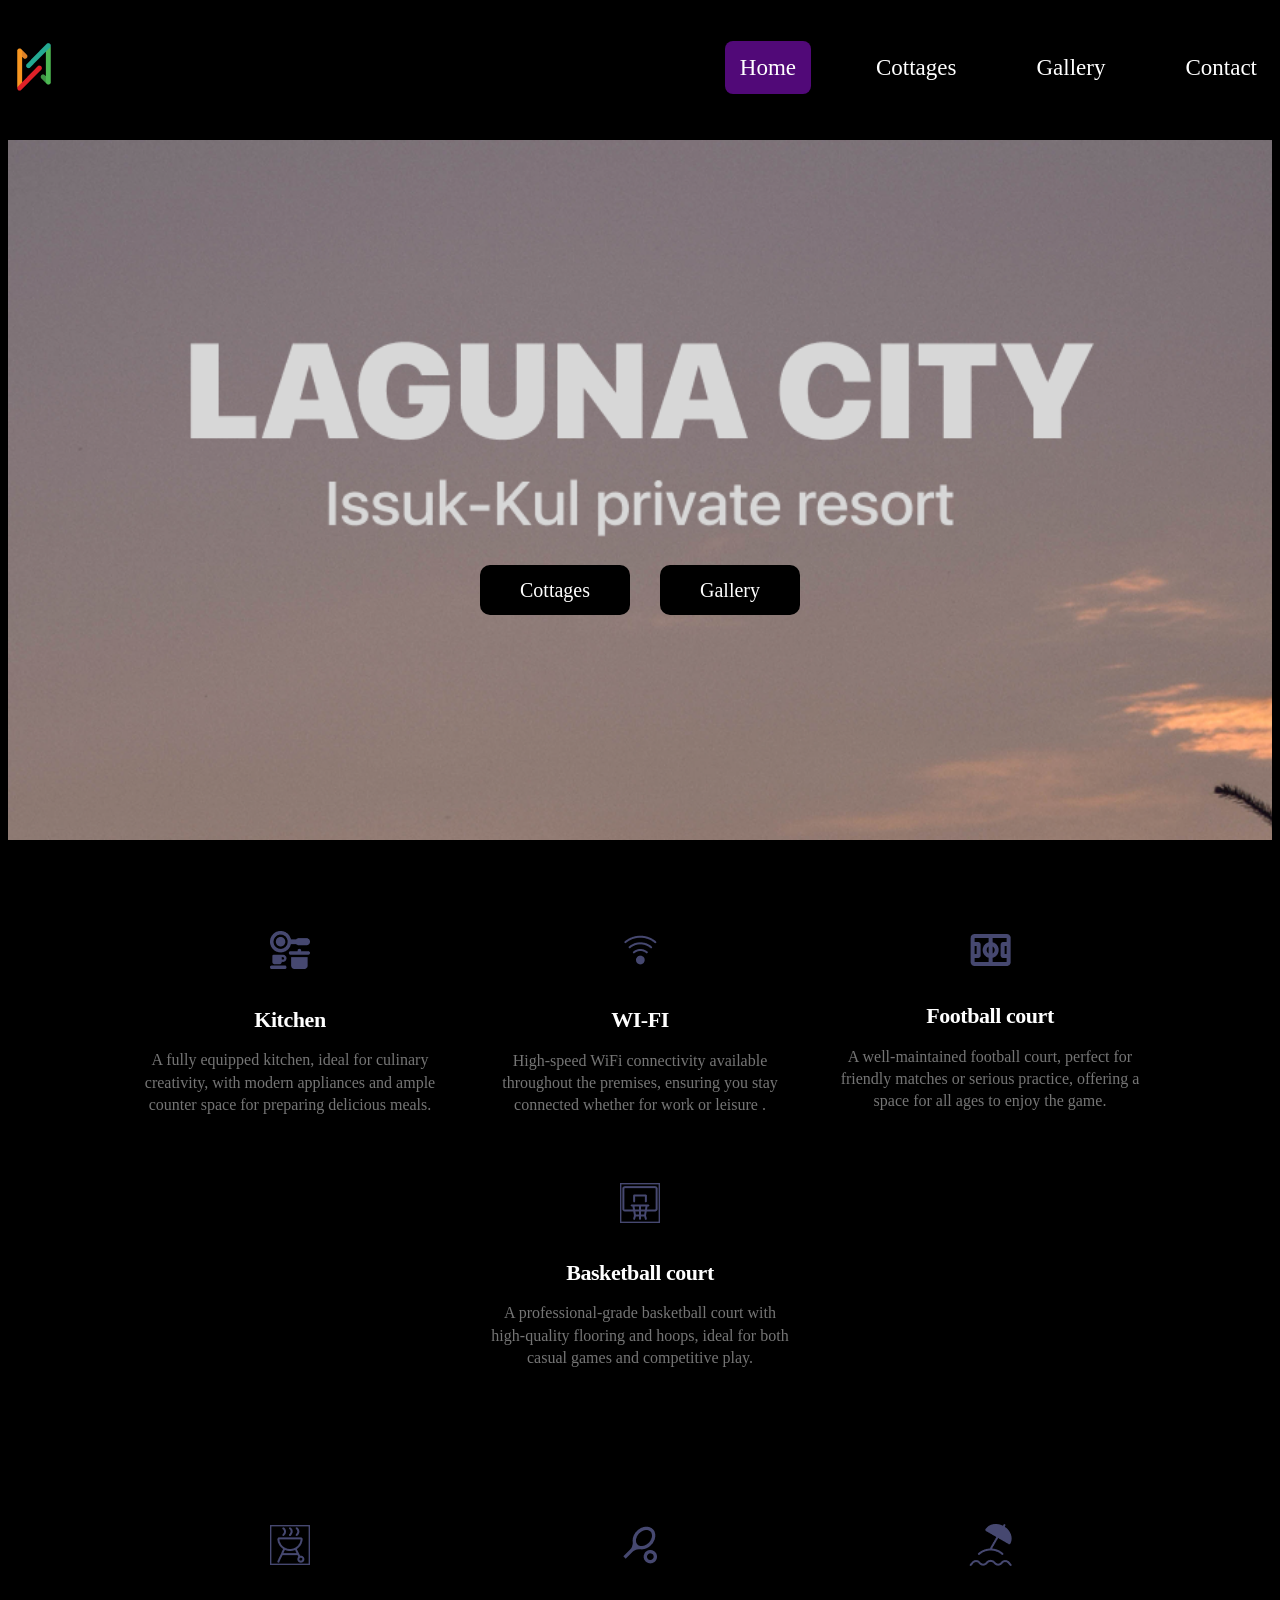
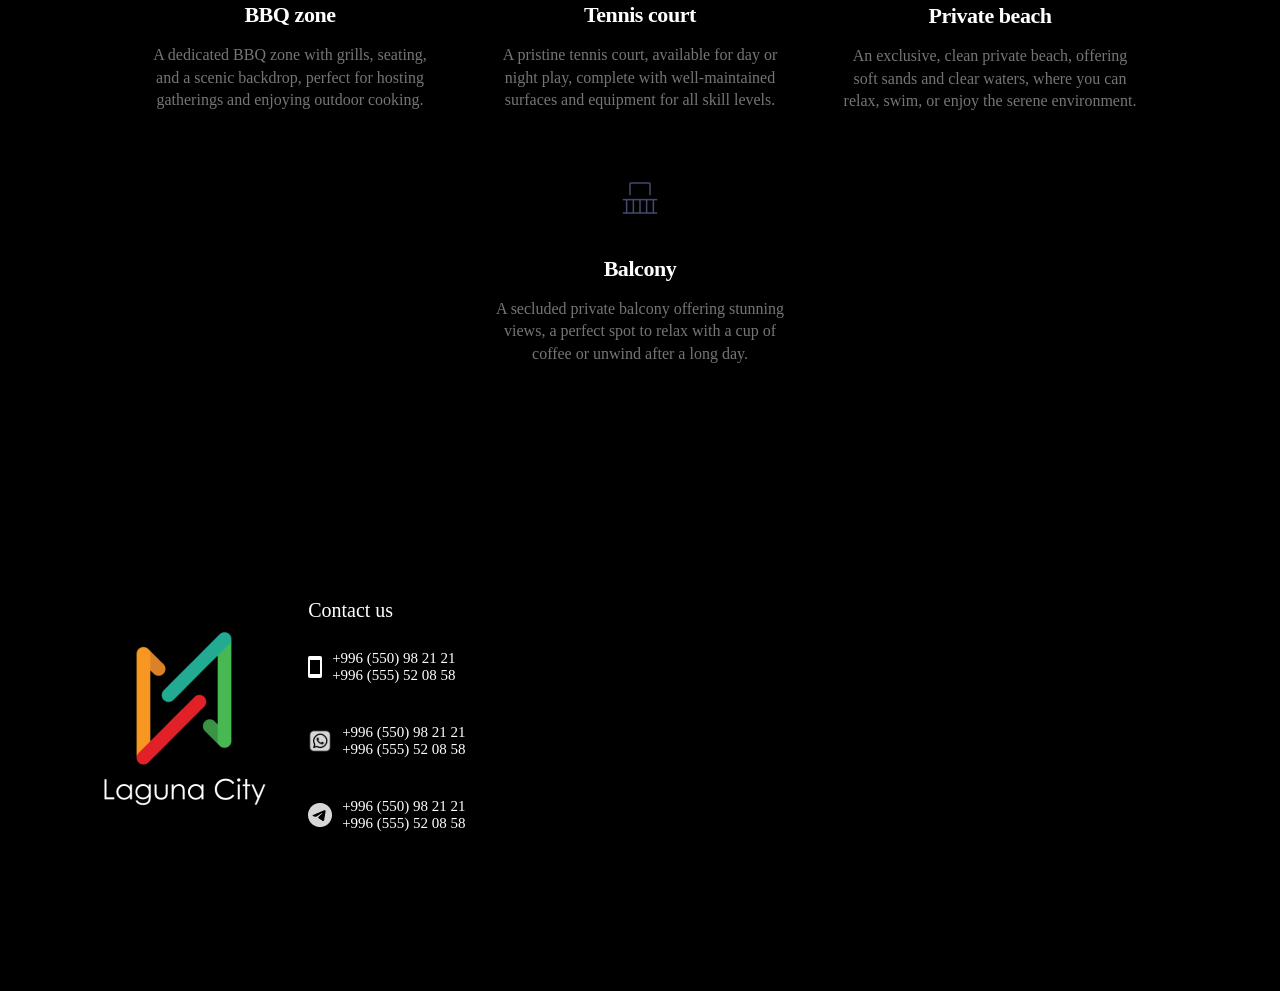
==== index.html @ f2e643c1 "Initial commit" ====
<!DOCTYPE html>
<html lang="en">

<head>
    <meta charset="UTF-8">
    <meta name="viewport" content="width=device-width, initial-scale=1.0">
    <link rel="stylesheet" href="./style.css">
    <title>Document</title>
</head>

<body style="background-color:black;">
    <header class="header">
        <div class="container">
            <div class="header__content">
                <img class="logo" src="./img/Logo Laguna 2.png" alt="">
                <div class="btns">
                    <div style="background: rgb(81, 9, 120);" class="header__btn-home">Home</div>
                    <div class="header__btn-cottages">Cottages</div>
                    <div class="header__btn-gallary">Gallery</div>
                    <div class="header__btn-contact" onclick="scrollToBottom()">Contact</div>
                </div>
            </div>
        </div>
    </header>
    <main>
        <section class="hero">
            <div class="container">
                <div class="hero__content">
                    <div class="hero__btns">
                        <button class="hero__btn-cottages">Cottages</button>
                        <button class="hero__btn-gallery">Gallery</button>
                    </div>
                </div>
            </div>
        </section>
        <br><br><br><br>`
        <section class="facilities">
            <div class="container">
                <div class="facilities__content">
                    <div class="facilities__cards">
                        <div class="facilities__card">
                            <img class="facilities__img" src="./img/kitchen.png" alt="Kitchen Icon">
                            <h2 class="facilities__title">Kitchen</h2>
                            <p class="facilities__sub-title">A fully equipped kitchen, ideal for culinary creativity,
                                with modern appliances and ample counter space for preparing delicious meals.</p>
                        </div>

                        <div class="facilities__card">
                            <img class="facilities__img" src="./img/wifi.png" alt="">
                            <h2 class="facilities__title">WI-FI</h2>
                            <p class="facilities__sub-title">High-speed WiFi connectivity available throughout the
                                premises, ensuring you stay connected whether for work or leisure . </p>
                        </div>

                        <div class="facilities__card">
                            <img class="facilities__img" src="./img/football.png" alt="">
                            <h2 class="facilities__title">Football court</h2>
                            <p class="facilities__sub-title">A well-maintained football court, perfect for friendly
                                matches or serious practice, offering a space for all ages to enjoy the game.</p>
                        </div>

                        <div class="facilities__card">
                            <img class="facilities__img" src="./img/icon-park_basketball-stand.png" alt="">
                            <h2 class="facilities__title">Basketball court</h2>
                            <p class="facilities__sub-title">A professional-grade basketball court with high-quality
                                flooring and hoops, ideal for both casual games and competitive play.</p>
                        </div>
                    </div>
                    <div class="facilities__cards">
                        <div class="facilities__card">
                            <img class="facilities__img" src="./img/iconoir_bbq.png" alt="">
                            <h2 class="facilities__title">BBQ zone</h2>
                            <p class="facilities__sub-title">A dedicated BBQ zone with grills, seating, and a scenic
                                backdrop, perfect for hosting gatherings and enjoying outdoor cooking.</p>
                        </div>

                        <div class="facilities__card">
                            <img class="facilities__img" src="./img/mdi_tennis.png" alt="">
                            <h2 class="facilities__title">Tennis court</h2>
                            <p class="facilities__sub-title">A pristine tennis court, available for day or night play,
                                complete with well-maintained surfaces and equipment for all skill levels.</p>
                        </div>

                        <div class="facilities__card">
                            <img class="facilities__img" src="./img/beach.png" alt="">
                            <h2 class="facilities__title">Private beach</h2>
                            <p class="facilities__sub-title">An exclusive, clean private beach, offering soft sands and
                                clear waters, where you can relax, swim, or enjoy the serene environment.</p>
                        </div>

                        <div class="facilities__card">
                            <img class="facilities__img" src="./img/iconoir_balcony.png" alt="">
                            <h2 class="facilities__title">Balcony</h2>
                            <p class="facilities__sub-title">A secluded private balcony offering stunning views, a
                                perfect spot to relax with a cup of coffee or unwind after a long day.</p>
                        </div>
                    </div>
                </div>
            </div>
        </section>
    </main>
    <br><br><br><br>
    <footer class="footer">
        <div class="container">
            <div class="footer__content">
                <div class="footer__start">
                    <img class="footer__img" src="./img/footer.png" alt="">
                    <div class="footer__info">
                        <h3 class="footer__title">
                            Contact us
                        </h3>
                        <div class="footer__numbers">
                            <img src="./img/telefon.png" alt="">
                            <p class="footer__sub__title">+996 (550) 98 21 21 <br> +996 (555) 52 08 58</p>
                        </div>

                        <div class="footer__numbers">
                            <img src="./img/uim_whatsapp.png" alt="">
                            <p class="footer__sub__title">+996 (550) 98 21 21 <br> +996 (555) 52 08 58</p>
                        </div>

                        <div class="footer__numbers">
                            <img src="./img/telega.png" alt="">
                            <p class="footer__sub__title">+996 (550) 98 21 21 <br> +996 (555) 52 08 58</p>
                        </div>
                    </div>
                </div>
                <iframe class="maps"
                    src="https://www.google.com/maps/embed?pb=!1m18!1m12!1m3!1d64468.46207637231!2d77.47297261912031!3d42.6906683690495!2m3!1f0!2f0!3f0!3m2!1i1024!2i768!4f13.1!3m3!1m2!1s0x388447ef7db54fe3%3A0x9696292302f839b!2z0KbQtdC90YLRgCDQvtGC0LTRi9GF0LAgItCb0LDQs9GD0L3QsCDQodC40YLQuCIgKExhZ3VuYSBDaXR5KQ!5e0!3m2!1sen!2skg!4v1751788953998!5m2!1sen!2skg"
                    width="600" height="450" style="border:0;" allowfullscreen="" loading="lazy"
                    referrerpolicy="no-referrer-when-downgrade"></iframe>
            </div>
        </div>
    </footer>
</body>
<script>
    
    const btn__cottages = document.querySelector('.header__btn-cottages')
    const btn__cottages2 = document.querySelector('.hero__btn-cottages')
    const btn__contact = document.querySelector('.header__btn-contact')
    const btn__gallery = document.querySelector('.header__btn-gallary')
    const btn__gallery2 = document.querySelector('.hero__btn-gallery')

    btn__gallery.addEventListener('click', () => {
        window.location.href = 'gallery.html';
    });

    btn__gallery2.addEventListener('click', () => {
        window.location.href = 'gallery.html';
    });

    btn__contact.addEventListener('click', () => {
        window.location.href = 'contact.html';
    });

    btn__cottages.addEventListener('click', () => {
        window.location.href = 'cottages.html';
    });

    btn__cottages2.addEventListener('click', () => {
        window.location.href = 'cottages.html';
    });

    x

    // function scrollToBottom() {
    //   window.scrollTo({ top: document.body.scrollHeight, behavior: 'smooth' });
    // }
</script>

</html>
---- style.css ----
.container {
    max-width: 1440px;
    margin: 0 auto;
}

/* .header {
    height: 100px;
    align-items: center;
}

.header__content {
    margin-top: 40px;
    display: flex;
    align-items: center;
    justify-content: space-between;
}

.btns {
    display: flex;
    gap: 50px;
}

.header__btn-home {
    font-family: var(--font-family);
    font-weight: 400;
    font-size: 23px;
    line-height: 100%;
    color: white;
    border-radius: 8px;
    padding: 15px 15px;
    text-align: center;
    align-items: center;
}

.logo:hover {
    cursor: pointer;
}

.header__btn-cottages {
    font-family: var(--font-family);
    font-weight: 400;
    font-size: 23px;
    line-height: 100%;
    color: white;
    border-radius: 8px;
    padding: 15px 15px;
    text-align: center;
    align-items: center;
}

.header__btn-gallary {
    font-family: var(--font-family);
    font-weight: 400;
    font-size: 23px;
    line-height: 100%;
    color: white;
    border-radius: 8px;
    padding: 15px 15px;
    text-align: center;
    align-items: center;
}

.header__btn-contact {
    font-family: var(--font-family);
    font-weight: 400;
    font-size: 23px;
    line-height: 100%;
    color: white;
    border-radius: 8px;
    padding: 15px 15px;
    text-align: center;
    align-items: center;
}

.header__btn-home:hover {
    transition: 0.5s;
    background: rgb(81, 9, 120);
    cursor: pointer;
}

.header__btn-cottages:hover {
    transition: 0.5s;
    background: rgb(81, 9, 120);
    cursor: pointer;

}

.header__btn-gallary:hover {
    transition: 0.5s;
    background: rgb(81, 9, 120);
    cursor: pointer;
}

.header__btn-contact:hover {
    transition: 0.5s;
    background: rgb(81, 9, 120);
    cursor: pointer;
}





.hero {
    background-image: url("./img/hero.png");
    height: 700px;
    background-repeat: no-repeat;
    background-size: cover;
    background-position: center;
}

.hero__btn-cottages {
    padding: 10px 30px;
    font-family: var(--font-family);
    font-weight: 400;
    font-size: 20px;
    line-height: 100%;
    text-align: center;
    color: white;
    border-radius: 10px;
    background-color: black;
    margin-top: 200px;
}

.hero__btn-gallery {
    padding: 10px 30px;
    font-family: var(--font-family);
    font-weight: 400;
    font-size: 20px;
    line-height: 100%;
    text-align: center;
    color: white;
    border-radius: 10px;
    background-color: black;
    margin-top: 200px;
}

.hero {
    display: flex;
    justify-content: center;
    align-items: center;
    height: 550px;
}

.hero__btn-cottages:hover {
    transition: 0.5s;
    background: rgb(81, 9, 120);
    cursor: pointer;
}

.hero__btn-gallery:hover {
    transition: 0.5s;
    background: rgb(81, 9, 120);
    cursor: pointer;
}



.facilities__content {
    display: flex;
    flex-direction: column;
    row-gap: 138px;
    align-items: center;
}

.facilities__cards {
    display: flex;
    align-items: center;
    gap: 50px;
    justify-content: center;
}



.facilities__title {
    font-family: var(--second-family);
    font-weight: 600;
    font-size: 22px;
    line-height: 120%;
    letter-spacing: -0.02em;
    color: #fff;
}

.facilities__sub-title {
    font-family: var(--second-family);
    font-weight: 400;
    font-size: 16px;
    line-height: 140%;
    color: #757575;
    max-width: 300px;
}



.footer__content {
    display: flex;
    flex-direction: row;
    justify-content: space-around;
}

.footer__start {
    display: flex;
    align-items: center;
    gap: 10px;
}

.footer__img {
    max-width: 208px;
}

.footer__title {
    font-family: var(--font-family);
    font-weight: 400;
    font-size: 20px;
    line-height: 100%;
    color: white;
}

.footer__sub__title {
    font-family: var(--font-family);
    font-weight: 400;
    font-size: 15px;
    color: white;
}

.footer__numbers {
    display: flex;
    align-items: center;
    justify-content: space-between;
    gap: 5px;
} */

/* HEADER */
.header {
    height: 100px;
    align-items: center;
}

.header__content {
    margin-top: 40px;
    display: flex;
    align-items: center;
    justify-content: space-between;
}

.logo {
    max-width: 150px;
    height: auto;
}

.logo:hover {
    cursor: pointer;
}

.btns {
    display: flex;
    gap: 50px;
}

.header__btn-home,
.header__btn-cottages,
.header__btn-gallary,
.header__btn-contact {
    font-family: var(--font-family);
    font-weight: 400;
    font-size: 23px;
    line-height: 100%;
    color: white;
    border-radius: 8px;
    padding: 15px 15px;
    text-align: center;
    align-items: center;
    cursor: pointer;
    transition: 0.5s;
}

.header__btn-home:hover,
.header__btn-cottages:hover,
.header__btn-gallary:hover,
.header__btn-contact:hover {
    background: rgb(81, 9, 120);
}

/* HERO SECTION */
.hero {
    background-image: url("./img/hero.png");
    height: 700px;
    background-repeat: no-repeat;
    background-size: cover;
    background-position: center center;
    display: flex;
    justify-content: center;
    align-items: center;
}

.hero__content {
    display: flex;
    justify-content: center;
    align-items: center;
}

.hero__btns {
    display: flex;
    gap: 30px;
    margin-top: 200px;
}

.hero__btn-cottages,
.hero__btn-gallery {
    padding: 15px 40px;
    font-family: var(--font-family);
    font-weight: 400;
    font-size: 20px;
    line-height: 100%;
    text-align: center;
    color: white;
    border-radius: 10px;
    background-color: black;
    border: none;
    cursor: pointer;
    transition: 0.5s;
}

.hero__btn-cottages:hover,
.hero__btn-gallery:hover {
    background: rgb(81, 9, 120);
}

/* FACILITIES */
.facilities__content {
    display: flex;
    flex-direction: column;
    row-gap: 138px;
    align-items: center;
}

.facilities__cards {
    display: flex;
    align-items: center;
    gap: 50px;
    justify-content: center;
    flex-wrap: wrap;
    max-width: 1400px;
}

.facilities__card {
    max-width: 300px;
    text-align: center;
}

.facilities__img {
    max-width: 60px;
    height: auto;
    margin-bottom: 15px;
}

.facilities__title {
    font-family: var(--second-family);
    font-weight: 600;
    font-size: 22px;
    line-height: 120%;
    letter-spacing: -0.02em;
    color: #fff;
    margin-bottom: 10px;
}

.facilities__sub-title {
    font-family: var(--second-family);
    font-weight: 400;
    font-size: 16px;
    line-height: 140%;
    color: #757575;
    max-width: 300px;
}

/* FOOTER */
.footer__content {
    display: flex;
    flex-direction: row;
    justify-content: space-around;
    align-items: center;
    flex-wrap: wrap;
    gap: 30px;
    padding: 40px 20px;
}

.footer__start {
    display: flex;
    align-items: center;
    gap: 20px;
}

.footer__img {
    max-width: 208px;
    height: auto;
}

.footer__title {
    font-family: var(--font-family);
    font-weight: 400;
    font-size: 20px;
    line-height: 100%;
    color: white;
    margin-bottom: 15px;
}

.footer__sub__title {
    font-family: var(--font-family);
    font-weight: 400;
    font-size: 15px;
    color: white;
}

.footer__numbers {
    display: flex;
    align-items: center;
    justify-content: flex-start;
    gap: 10px;
    margin-bottom: 10px;
}

.footer__numbers img {
    max-width: 24px;
    height: auto;
}

.maps {
    border-radius: 12px;
    max-width: 100%;
}

/* ========== TABLET (768px - 1024px) ========== */
@media (max-width: 1024px) {
    .header__content {
        margin-top: 30px;
    }

    .btns {
        gap: 30px;
    }

    .header__btn-home,
    .header__btn-cottages,
    .header__btn-gallary,
    .header__btn-contact {
        font-size: 20px;
        padding: 12px 12px;
    }

    .hero {
        height: 600px;
    }

    .hero__btns {
        margin-top: 150px;
    }

    .facilities__content {
        row-gap: 80px;
    }

    .facilities__cards {
        gap: 40px;
    }

    .maps {
        width: 500px;
        height: 400px;
    }
}

/* ========== MOBILE (below 768px) ========== */
@media (max-width: 768px) {
    /* Header */
    .header {
        height: auto;
    }

    .header__content {
        margin-top: 20px;
        flex-direction: column;
        gap: 20px;
    }

    .logo {
        max-width: 120px;
    }

    .btns {
        gap: 15px;
        flex-wrap: wrap;
        justify-content: center;
    }

    .header__btn-home,
    .header__btn-cottages,
    .header__btn-gallary,
    .header__btn-contact {
        font-size: 16px;
        padding: 10px 15px;
    }

    /* Hero */
    .hero {
        height: 500px;
        background-position: center center;
    }

    .hero__btns {
        flex-direction: column;
        gap: 20px;
        margin-top: 100px;
        align-items: center;
    }

    .hero__btn-cottages,
    .hero__btn-gallery {
        padding: 12px 35px;
        font-size: 18px;
        width: 200px;
    }

    /* Facilities */
    .facilities__content {
        row-gap: 60px;
        padding: 0 20px;
    }

    .facilities__cards {
        flex-direction: column;
        gap: 40px;
    }

    .facilities__card {
        max-width: 100%;
    }

    /* Footer */
    .footer__content {
        flex-direction: column;
        gap: 30px;
        padding: 30px 20px;
    }

    .footer__start {
        flex-direction: column;
        text-align: center;
        gap: 20px;
    }

    .footer__img {
        max-width: 150px;
    }

    .footer__info {
        display: flex;
        flex-direction: column;
        align-items: center;
    }

    .footer__numbers {
        justify-content: center;
    }

    .maps {
        width: 100%;
        height: 350px;
    }
}

/* ========== SMALL MOBILE (below 480px) ========== */
@media (max-width: 480px) {
    /* Header */
    .header__content {
        margin-top: 15px;
    }

    .logo {
        max-width: 100px;
    }

    .btns {
        gap: 10px;
    }

    .header__btn-home,
    .header__btn-cottages,
    .header__btn-gallary,
    .header__btn-contact {
        font-size: 14px;
        padding: 8px 12px;
    }

    /* Hero - ФИКС ДЛЯ ФОТО */
    .hero {
        height: 400px;
        background-position: center 30%; /* Показываем верхнюю часть */
        background-size: cover; /* Покрываем весь экран */
    }

    .hero__btns {
        margin-top: 80px;
        gap: 15px;
    }

    .hero__btn-cottages,
    .hero__btn-gallery {
        padding: 10px 30px;
        font-size: 16px;
        width: 180px;
    }

    /* Facilities */
    .facilities__content {
        row-gap: 40px;
        padding: 0 15px;
    }

    .facilities__cards {
        gap: 30px;
    }

    .facilities__img {
        max-width: 50px;
    }

    .facilities__title {
        font-size: 20px;
    }

    .facilities__sub-title {
        font-size: 14px;
    }

    /* Footer */
    .footer__content {
        padding: 20px 15px;
    }

    .footer__img {
        max-width: 120px;
    }

    .footer__title {
        font-size: 18px;
    }

    .footer__sub__title {
        font-size: 13px;
    }

    .maps {
        height: 300px;
    }
}

/* ========== VERY SMALL MOBILE (below 375px) ========== */
@media (max-width: 375px) {
    .btns {
        flex-direction: column;
        gap: 8px;
        width: 100%;
    }

    .header__btn-home,
    .header__btn-cottages,
    .header__btn-gallary,
    .header__btn-contact {
        font-size: 13px;
        padding: 8px 10px;
        width: 100%;
    }

    .hero {
        height: 350px;
    }

    .hero__btns {
        margin-top: 60px;
    }

    .hero__btn-cottages,
    .hero__btn-gallery {
        font-size: 15px;
        width: 160px;
        padding: 10px 25px;
    }

    .facilities__content {
        row-gap: 30px;
    }

    .facilities__title {
        font-size: 18px;
    }

    .maps {
        height: 250px;
    }
}

/* ========== LANDSCAPE MODE (для горизонтальной ориентации телефона) ========== */
@media (max-width: 768px) and (orientation: landscape) {
    .hero {
        height: 100vh;
        background-size: cover;
    }

    .hero__btns {
        margin-top: 50px;
    }
}

.cottages__content {
    display: flex;
    align-items: center;
    justify-content: center;
}

.cottages__cards {
    display: flex;
    gap: 80px;
}

.cottages__card-1631 {
    border-radius: 10px;
    padding: 30px;
    background: rgba(70, 6, 104, 0.49);
}

.cottages__card-1632 {
    border-radius: 10px;
    padding: 30px;
    background: rgba(70, 6, 104, 0.49);

}

.cottages__card-1632:hover {
    cursor: pointer;
}

.cottages__card-1631:hover {
    cursor: pointer;
}

.cottages__card-161vip:hover {
    cursor: pointer;
}

.cottages__card-103:hover {
    cursor: pointer;
}

.cottages__card-103 {
    border-radius: 10px;
    padding: 30px;
    background: rgba(70, 6, 104, 0.49);
}

.cottages__card-161vip {
    border-radius: 10px;
    padding: 30px;
    background: rgba(70, 6, 104, 0.49);
}

.cottages__title {
    font-family: var(--second-family);
    font-weight: 600;
    font-size: 24px;
    line-height: 120%;
    letter-spacing: -0.02em;
    color: white;
}

.cottages__floor {
    font-family: var(--second-family);
    font-weight: 400;
    font-size: 20px;
    line-height: 120%;
    color: white;
}

.cottages__badrooms {
    font-family: var(--second-family);
    font-weight: 400;
    font-size: 16px;
    line-height: 140%;
    color: grey;
}

.cottages__price {
    font-family: var(--second-family);
    font-weight: 600;
    font-size: 24px;
    line-height: 120%;
    letter-spacing: -0.02em;
    color: white;
}

/*Коттеджи*/

.slider {
    width: 100%;
    max-width: 800px;
    margin: 0 auto;
    position: relative;
    overflow: hidden;
}

.slides {
    display: flex;
    transition: transform 0.5s ease;
}

.slide {
    min-width: 100%;
    box-sizing: border-box;
    position: relative;
    text-align: center;
}

.slide img {
    width: 70%;
    /* Increased main image size to 70% */
    height: auto;
    display: inline-block;
}

.prev,
.next {
    position: absolute;
    top: 50%;
    transform: translateY(-50%);
    background: rgba(0, 0, 0, 0.5);
    color: white;
    border: none;
    padding: 10px;
    cursor: pointer;
    z-index: 10;
}

.prev {
    left: 15%;
}

.next {
    right: 15%;
}

.thumbnails {
    display: flex;
    justify-content: center;
    margin-top: 10px;
}

.thumbnail {
    width: 60px;
    height: 40px;
    margin: 0 5px;
    cursor: pointer;
    opacity: 0.5;
}

.thumbnail.active {
    opacity: 1;
}

/* .c161__title {
    font-family: var(--second-family);
    font-weight: 600;
    font-size: 24px;
    line-height: 120%;
    letter-spacing: -0.02em;
    color: white;
    max-width: 150px;
}

.c161__badrooms {
    font-family: var(--second-family);
    font-weight: 400;
    font-size: 16px;
    line-height: 140%;
    color: white;
}

.c161__price {
    font-family: var(--second-family);
    font-weight: 700;
    font-size: 48px;
    line-height: 120%;
    letter-spacing: -0.02em;
    color: white;
}

.c161__night {
    font-family: var(--second-family);
    font-weight: 400;
    font-size: 16px;
    line-height: 140%;
    color: white;
}

.c161__btn {
    border-radius: 10px;
    padding: 10px 190px;
    color: white;
    font-family: var(--second-family);
    font-weight: 600;
    font-size: 24px;
    line-height: 120%;
    letter-spacing: -0.02em;
    background: rgb(55, 76, 137);
}

.c161__content {
    display: flex;
    gap: 50x;
}

.description-container {
    border: 2px solid rgb(218, 218, 218);
    padding: 15px;
    max-width: 520px;
    margin: 0 auto;
    border-radius: 8px;
    background-color: #2a2a2a;
}

.description-toggle {
    cursor: pointer;
    font-size: 18px;
    font-weight: bold;
    color: rgb(218, 218, 218);
    margin-bottom: 10px;
}

.description-preview {
    margin-bottom: 10px;
    line-height: 1.6;
    color: rgb(218, 218, 218);
}

.description-full {
    display: none;
    padding-top: 10px;
    line-height: 1.6;
    color: rgb(218, 218, 218);
}

.description-full.active {
    display: block;
}

.description-full p {
    margin: 5px 0;
}

.c161__subtitle {
    font-weight: 400;
    font-size: 14px;
    line-height: 140%;
    color: white;
}

.c161__img {
    max-width: 25px;
}

.c161__assortment {
    display: flex;
    align-items: center;
    gap: 30px;
    margin-left: 10px;
}

.c161__groups {
    display: flex;
    align-items: center;
    gap: 5px;
}

.c161__info {
    margin-right: 30px;
}

.choice-panel {
    display: none;
    position: fixed;
    top: 50%;
    left: 50%;
    transform: translate(-50%, -50%);
    background-color: #2a2a2a;
    border: 2px solid rgb(55, 76, 137);
    padding: 20px;
    border-radius: 8px;
    text-align: center;
    z-index: 1000;
}

.choice-panel button {
    background-color: rgb(55, 76, 137);
    color: white;
    border: none;
    padding: 10px 20px;
    margin: 10px;
    cursor: pointer;
    border-radius: 5px;
}

.choice-panel button:hover {
    background-color: rgb(46, 62, 110);
} */

/* Основные стили */
.c161__content {
    display: flex;
    gap: 50px;
    padding: 20px;
    max-width: 1400px;
    margin: 0 auto;
}

.c161__slider {
    flex: 1;
    max-width: 600px;
}

.c161__info {
    flex: 1;
    margin-right: 30px;
}

.c161__title {
    font-family: var(--second-family);
    font-weight: 600;
    font-size: 24px;
    line-height: 120%;
    letter-spacing: -0.02em;
    color: white;
    max-width: 150px;
}

.c161__badrooms {
    font-family: var(--second-family);
    font-weight: 400;
    font-size: 16px;
    line-height: 140%;
    color: white;
    margin: 10px 0;
}

.c161__price {
    font-family: var(--second-family);
    font-weight: 700;
    font-size: 48px;
    line-height: 120%;
    letter-spacing: -0.02em;
    color: white;
    margin: 10px 0;
}

.c161__night {
    font-family: var(--second-family);
    font-weight: 400;
    font-size: 16px;
    line-height: 140%;
    color: white;
    margin-bottom: 20px;
}

.c161__btn {
    border-radius: 10px;
    padding: 15px 40px;
    width: 100%;
    max-width: 520px;
    color: white;
    font-family: var(--second-family);
    font-weight: 600;
    font-size: 24px;
    line-height: 120%;
    letter-spacing: -0.02em;
    background: rgb(55, 76, 137);
    border: none;
    cursor: pointer;
    transition: background 0.3s ease;
}

.c161__btn:hover {
    background: rgb(46, 62, 110);
}

.qwe {
    display: flex;
    justify-content: space-between;
    align-items: flex-start;
    margin-bottom: 20px;
    flex-wrap: wrap;
    gap: 15px;
}

.video-btn {
    padding: 10px 20px;
    background: rgb(55, 76, 137);
    color: white;
    border: none;
    border-radius: 8px;
    cursor: pointer;
    font-family: var(--second-family);
    font-size: 16px;
    transition: background 0.3s ease;
}

.video-btn:hover {
    background: rgb(46, 62, 110);
}

/* Description */
.dec {
    margin: 20px 0;
}

.description-container {
    border: 2px solid rgb(218, 218, 218);
    padding: 15px;
    max-width: 520px;
    width: 100%;
    margin: 0;
    border-radius: 8px;
    background-color: #2a2a2a;
}

.description-toggle {
    cursor: pointer;
    font-size: 18px;
    font-weight: bold;
    color: rgb(218, 218, 218);
    margin-bottom: 10px;
    font-family: var(--second-family);
}

.description-toggle:hover {
    color: rgb(255, 255, 255);
}

.description-preview {
    margin-bottom: 10px;
    line-height: 1.6;
    color: rgb(218, 218, 218);
    font-family: var(--second-family);
}

.description-full {
    display: none;
    padding-top: 10px;
    line-height: 1.6;
    color: rgb(218, 218, 218);
    font-family: var(--second-family);
}

.description-full.active {
    display: block;
}

.description-full p {
    margin: 10px 0;
}

/* Assortment */
.c161__assortment {
    display: flex;
    align-items: center;
    flex-wrap: wrap;
    gap: 20px;
    margin: 20px 0;
}

.c161__groups {
    display: flex;
    align-items: center;
    gap: 8px;
}

.c161__subtitle {
    font-weight: 400;
    font-size: 14px;
    line-height: 140%;
    color: white;
    font-family: var(--second-family);
}

.c161__img {
    max-width: 25px;
    height: auto;
}

/* Choice Panel */
.overlay {
    display: none;
    position: fixed;
    top: 0;
    left: 0;
    width: 100%;
    height: 100%;
    background-color: rgba(0, 0, 0, 0.7);
    z-index: 999;
}

.overlay.active {
    display: block;
}

.choice-panel {
    display: none;
    position: fixed;
    top: 50%;
    left: 50%;
    transform: translate(-50%, -50%);
    background-color: #2a2a2a;
    border: 2px solid rgb(55, 76, 137);
    padding: 30px;
    border-radius: 12px;
    text-align: center;
    z-index: 1000;
    min-width: 300px;
}

.choice-panel.active {
    display: block;
}

.choice-panel button {
    background-color: rgb(55, 76, 137);
    color: white;
    border: none;
    padding: 12px 30px;
    margin: 10px;
    cursor: pointer;
    border-radius: 8px;
    font-family: var(--second-family);
    font-size: 16px;
    font-weight: 600;
    transition: background 0.3s ease;
    min-width: 150px;
}

.choice-panel button:hover {
    background-color: rgb(46, 62, 110);
}

/* Video Modal */
.video-modal {
    display: none;
    position: fixed;
    z-index: 2000;
    left: 0;
    top: 0;
    width: 100%;
    height: 100%;
    background-color: rgba(0, 0, 0, 0.9);
}

.video-modal.active {
    display: flex;
    justify-content: center;
    align-items: center;
}

.video-container {
    position: relative;
    max-width: 90%;
    max-height: 90%;
}

.close-btn {
    position: absolute;
    top: -40px;
    right: 0;
    color: white;
    font-size: 40px;
    font-weight: bold;
    cursor: pointer;
}

.close-btn:hover {
    color: #999;
}

#cottageVideo {
    max-width: 100%;
    max-height: 80vh;
    border-radius: 8px;
}

/* Tablet (768px - 1024px) */
@media (max-width: 1024px) {
    .c161__content {
        gap: 30px;
        padding: 15px;
    }

    .c161__price {
        font-size: 40px;
    }

    .c161__btn {
        font-size: 20px;
        padding: 12px 30px;
    }

    .description-container {
        max-width: 100%;
    }
}

/* Tablet/Mobile (below 768px) */
@media (max-width: 768px) {
    .c161__content {
        flex-direction: column;
        gap: 30px;
        padding: 15px;
    }

    .c161__slider {
        max-width: 100%;
        width: 100%;
    }

    .c161__info {
        margin-right: 0;
        width: 100%;
    }

    .c161__title {
        font-size: 22px;
        max-width: 100%;
    }

    .c161__price {
        font-size: 36px;
    }

    .c161__btn {
        font-size: 18px;
        padding: 12px 20px;
        max-width: 100%;
    }

    .qwe {
        flex-direction: column;
        align-items: flex-start;
    }

    .video-btn {
        width: 100%;
        max-width: 200px;
    }

    .description-container {
        max-width: 100%;
    }

    .c161__assortment {
        gap: 15px;
        justify-content: flex-start;
    }

    .c161__groups {
        flex: 0 0 calc(50% - 10px);
        min-width: 120px;
    }

    .choice-panel {
        min-width: 280px;
        padding: 25px;
    }

    .choice-panel button {
        width: 100%;
        margin: 8px 0;
    }
}

/* Mobile (below 600px) */
@media (max-width: 600px) {
    .c161__content {
        padding: 10px;
        gap: 20px;
    }

    .c161__title {
        font-size: 20px;
    }

    .c161__badrooms {
        font-size: 14px;
    }

    .c161__price {
        font-size: 32px;
    }

    .c161__night {
        font-size: 14px;
    }

    .c161__btn {
        font-size: 16px;
        padding: 10px 15px;
    }

    .video-btn {
        font-size: 14px;
        padding: 8px 15px;
    }

    .description-container {
        padding: 12px;
    }

    .description-toggle {
        font-size: 16px;
    }

    .description-preview,
    .description-full {
        font-size: 14px;
    }

    .c161__assortment {
        gap: 12px;
    }

    .c161__groups {
        flex: 0 0 100%;
    }

    .c161__subtitle {
        font-size: 13px;
    }

    .c161__img {
        max-width: 22px;
    }

    .choice-panel {
        min-width: 260px;
        padding: 20px;
    }

    .choice-panel button {
        padding: 10px 20px;
        font-size: 15px;
    }

    .close-btn {
        top: -35px;
        font-size: 32px;
    }
}

/* Small Mobile (below 400px) */
@media (max-width: 400px) {
    .c161__content {
        padding: 8px;
    }

    .c161__title {
        font-size: 18px;
    }

    .c161__price {
        font-size: 28px;
    }

    .c161__btn {
        font-size: 15px;
        padding: 10px 12px;
    }

    .description-container {
        padding: 10px;
    }

    .description-toggle {
        font-size: 15px;
    }

    .choice-panel {
        min-width: 240px;
        padding: 18px;
    }

    .choice-panel button {
        font-size: 14px;
        padding: 10px 15px;
        min-width: 120px;
    }
}

.overlay {
    display: none;
    position: fixed;
    top: 0;
    left: 0;
    width: 100%;
    height: 100%;
    background-color: rgba(0, 0, 0, 0.5);
    z-index: 999;
}

.contact__main {
    display: flex;
    flex-direction: column;
}

.contact__group {
    display: flex;
    gap: 20px;
}

.contact__title {
    font-family: var(--second-family);
    font-weight: 700;
    font-size: 42px;
    line-height: 120%;
    letter-spacing: -0.03em;
    color: #ffffff;
}

.contact__under-title {
    font-family: var(--second-family);
    font-weight: 400;
    font-size: 25px;
    line-height: 120%;
    color: #fff;
}

.contact__under-par {
    font-family: var(--second-family);
    font-weight: 400;
    font-size: 16px;
    line-height: 140%;
    color: #fff;
}

.contact__content {
    display: flex;
    gap: 101px;
    justify-content: center;
}

@media (max-width: 1024px) {
    .contact__content {
        gap: 50px;
        flex-wrap: wrap;
    }

    .contact__title {
        font-size: 36px;
    }

    .contact__under-title {
        font-size: 22px;
    }

    .contact__under-par {
        font-size: 15px;
    }
}

/* Адаптация для мобильных устройств */
@media (max-width: 768px) {
    .contact__content {
        flex-direction: column;
        gap: 40px;
        padding: 0 20px;
    }

    .contact__main {
        gap: 25px;
        width: 100%;
    }

    .contact__title {
        font-size: 32px;
    }

    .contact__under-title {
        font-size: 20px;
    }

    .contact__under-par {
        font-size: 14px;
    }

    .contact__group {
        gap: 15px;
    }

    .contact__content > img {
        max-width: 100%;
        order: -1; /* Картинка будет сверху на мобильных */
    }
}

/* Адаптация для маленьких мобильных */
@media (max-width: 480px) {
    .contact__title {
        font-size: 28px;
    }

    .contact__under-title {
        font-size: 18px;
    }

    .contact__under-par {
        font-size: 13px;
    }

    .contact__group {
        gap: 12px;
    }

    .contact__group img {
        width: 20px;
        height: 20px;
    }
}

.modal {
    display: none;
    position: fixed;
    z-index: 1000;
    left: 0;
    top: 0;
    width: 100%;
    height: 100%;
    overflow: auto;
    background-color: rgba(0, 0, 0, 0.95);
    justify-content: center;
    align-items: center;
}

.modal-content {
    width: 80vw;
    /* Уменьшено с 90vw до 80vw */
    height: auto;
    max-width: 1000px;
    /* Уменьшено с 1400px до 1000px */
    max-height: 80vh;
    /* Уменьшено с 95vh до 80vh */
    margin: auto;
    display: block;
    object-fit: contain;
    box-shadow: 0 4px 8px rgba(0, 0, 0, 0.3);
    min-width: 0;
    min-height: 0;
    /* Улучшение рендеринга изображения */
    image-rendering: -webkit-optimize-contrast;
    /* image-rendering: -moz-crisp-edges; */
    image-rendering: pixelated;
}

.modal-content img {
    width: 100%;
    height: auto;
    max-width: none;
    image-rendering: -webkit-optimize-contrast;
    /* image-rendering: -moz-crisp-edges; */
    image-rendering: pixelated;
}

.close {
    position: absolute;
    top: 20px;
    right: 30px;
    color: white;
    font-size: 40px;
    font-weight: bold;
    cursor: pointer;
    transition: color 0.3s;
}

.close:hover,
.close:focus {
    color: #bbb;
}

.photo {
    cursor: pointer;
    transition: transform 0.3s;
}

.photo:hover {
    transform: scale(1.05);
}

@media (max-width: 768px) {
    .modal-content {
        width: 90vw;
        /* Уменьшено с 95vw до 90vw */
        max-height: 70vh;
        /* Уменьшено с 90vh до 70vh */
    }

    .close {
        font-size: 30px;
        right: 20px;
        top: 15px;
    }
}

.column1 {
    display: flex;
    flex-direction: column;
    row-gap: 30px;
}

.photo {
    max-width: 389px;
}

.photo__grid {
    display: flex;
    gap: 30px;
}

.row1 {
    display: flex;
    gap: 30px;
}

.column3 {
    display: flex;
    flex-direction: column;
    row-gap: 24px;
}

.column2 {
    display: flex;
    flex-direction: column;
    row-gap: 40px;
}

.row2 {
    display: flex;
    gap: 30px;
}

/* .gallery__content {
    display: flex;
    flex-direction: column;
    justify-content: center;
    align-items: center;
    margin-left: 100px;
}

.gallery__title {
    font-family: var(--second-family);
    font-weight: 700;
    font-size: 72px;
    line-height: 120%;
    letter-spacing: -0.03em;
    color: #fff;
}

.column11 {
    display: flex;
    flex-direction: column;
    row-gap: 30px;
}

.column {
    display: flex;
    flex-direction: column;
    row-gap: 30px;
}

.row11 {
    display: flex;
    gap: 30px;
}

.column22 {
    display: flex;
    flex-direction: column;
    row-gap: 30px;
}

.column33 {
    display: flex;
    flex-direction: column;
    row-gap: 39px;
}

.qwe {
    
    text-align: center;
    display: flex;
    justify-content: space-between;
}

@media (max-width: 1024px) {
    .gallery__content {
        margin-left: 0;
        padding: 0 30px;
    }

    .gallery__title {
        font-size: 56px;
    }

    .photo__grid {
        gap: 20px;
    }

    .row1,
    .row2,
    .row11 {
        gap: 20px;
    }

    .column1,
    .column2,
    .column3,
    .column11,
    .column,
    .column22,
    .column33 {
        row-gap: 20px;
    }
}

 Small Tablet (600px - 768px) 
@media (max-width: 768px) {
    .gallery__content {
        padding: 0 20px;
    }

    .gallery__title {
        font-size: 42px;
    }

    .photo__grid {
        flex-direction: column;
        gap: 20px;
    }

    .column1,
    .column2 {
        width: 100%;
    }

    .row1 {
        flex-direction: column;
    }

    .row2 {
        display: grid;
        grid-template-columns: 1fr 1fr;
        gap: 20px;
    }

    /* Cottages adjustments 
    .column11,
    .column {
        width: 100%;
    }

    .row11 {
        flex-direction: column;
    }

    .column22,
    .column33 {
        width: 100%;
    }


 Mobile (below 600px) 
@media (max-width: 600px) {
    .gallery__content {
        padding: 0 15px;
    }

    .gallery__title {
        font-size: 32px;
        margin-bottom: 20px;
    }

    .photo__grid {
        gap: 15px;
    }

    .column1,
    .column2,
    .column3,
    .column11,
    .column22,
    .column33 {
        row-gap: 15px;
    }

    .row1,
    .row2,
    .row11 {
        flex-direction: column;
        gap: 15px;
    }

    .row2 {
        grid-template-columns: 1fr;
    }

    .close {
        top: 10px;
        right: 20px;
        font-size: 32px;
    }

    .modal-content {
        max-width: 95%;
        max-height: 85%;
    }
}

Small Mobile (below 400px) 
@media (max-width: 400px) {
    .gallery__title {
        font-size: 28px;
    }

    .photo__grid {
        gap: 10px;
    }

    .column1,
    .column2,
    .column3,
    .column11,
    .column22,
    .column33 {
        row-gap: 10px;
    }

    .row1,
    .row2,
    .row11 {
        gap: 10px;
    }
} */

.gallery__content {
    display: flex;
    flex-direction: column;
    justify-content: center;
    align-items: center;
    margin-left: 100px;
    margin-right: 20px;
    width: 100%;
    max-width: 1400px;
    margin: 0 auto;
    padding: 0 20px;
}

.gallery__title {
    font-family: var(--second-family);
    font-weight: 700;
    font-size: 72px;
    line-height: 120%;
    letter-spacing: -0.03em;
    color: #fff;
    text-align: center;
}

.photo__grid {
    display: flex;
    gap: 30px;
    width: 100%;
    max-width: 1400px;
}

.photo {
    width: 100%;
    height: auto;
    object-fit: cover;
    cursor: pointer;
    transition: transform 0.3s ease;
    border-radius: 8px;
}

.photo:hover {
    transform: scale(1.02);
}

/* Territory gallery */
.column1 {
    display: flex;
    flex-direction: column;
    row-gap: 30px;
    flex: 1;
}

.column2 {
    display: flex;
    flex-direction: column;
    row-gap: 30px;
    flex: 2;
}

.row1 {
    display: flex;
    gap: 30px;
}

.column3 {
    display: flex;
    flex-direction: column;
    row-gap: 30px;
    flex: 1;
}

.row2 {
    display: flex;
    gap: 30px;
}

/* Cottages gallery */
.column11 {
    display: flex;
    flex-direction: column;
    row-gap: 30px;
    flex: 1;
}

.column {
    display: flex;
    flex-direction: column;
    row-gap: 30px;
    flex: 2;
}

.row11 {
    display: flex;
    gap: 30px;
}

.column22 {
    display: flex;
    flex-direction: column;
    row-gap: 30px;
    flex: 1;
}

.column33 {
    display: flex;
    flex-direction: column;
    row-gap: 30px;
    flex: 1;
}

/* Modal styles */
.modal {
    display: none;
    position: fixed;
    z-index: 1000;
    left: 0;
    top: 0;
    width: 100%;
    height: 100%;
    background-color: rgba(0, 0, 0, 0.9);
    justify-content: center;
    align-items: center;
}

.modal-content {
    max-width: 90%;
    max-height: 90%;
    object-fit: contain;
}

.close {
    position: absolute;
    top: 20px;
    right: 40px;
    color: #fff;
    font-size: 40px;
    font-weight: bold;
    cursor: pointer;
    z-index: 1001;
}

.close:hover {
    color: #999;
}

/* Tablet (768px - 1024px) */
@media (max-width: 1024px) {
    .gallery__content {
        margin-left: 0;
        padding: 0 30px;
    }

    .gallery__title {
        font-size: 56px;
    }

    .photo__grid {
        gap: 20px;
    }

    .row1,
    .row2,
    .row11 {
        gap: 20px;
    }

    .column1,
    .column2,
    .column3,
    .column11,
    .column,
    .column22,
    .column33 {
        row-gap: 20px;
    }
}

/* Small Tablet (600px - 768px) */
@media (max-width: 768px) {
    .gallery__content {
        padding: 0 20px;
    }

    .gallery__title {
        font-size: 42px;
    }

    .photo__grid {
        flex-direction: column;
        gap: 20px;
    }

    .column1,
    .column2 {
        width: 100%;
    }

    .row1 {
        flex-direction: column;
    }

    .row2 {
        display: grid;
        grid-template-columns: 1fr 1fr;
        gap: 20px;
    }

    /* Cottages adjustments */
    .column11,
    .column {
        width: 100%;
    }

    .row11 {
        flex-direction: column;
    }

    .column22,
    .column33 {
        width: 100%;
    }
}

/* Mobile (below 600px) */
@media (max-width: 600px) {
    .gallery__content {
        padding: 0 15px;
    }

    .gallery__title {
        font-size: 32px;
        margin-bottom: 20px;
    }

    .photo__grid {
        gap: 15px;
    }

    .column1,
    .column2,
    .column3,
    .column11,
    .column22,
    .column33 {
        row-gap: 15px;
    }

    .row1,
    .row2,
    .row11 {
        flex-direction: column;
        gap: 15px;
    }

    .row2 {
        grid-template-columns: 1fr;
    }

    .close {
        top: 10px;
        right: 20px;
        font-size: 32px;
    }

    .modal-content {
        max-width: 95%;
        max-height: 85%;
    }
}

/* Small Mobile (below 400px) */
@media (max-width: 400px) {
    .gallery__title {
        font-size: 28px;
    }

    .photo__grid {
        gap: 10px;
    }

    .column1,
    .column2,
    .column3,
    .column11,
    .column22,
    .column33 {
        row-gap: 10px;
    }

    .row1,
    .row2,
    .row11 {
        gap: 10px;
    }
}

.video-btn {
    background-color: #007bff54;
    color: white;
    border: none;
    padding: 12px 24px;
    font-size: 16px;
    cursor: pointer;
    border-radius: 5px;
    transition: background-color 0.3s;
}

.video-btn:hover {
    background-color: #0056b3;
}

.video-modal {
    display: none;
    position: fixed;
    top: 0;
    left: 0;
    width: 100%;
    height: 100%;
    background-color: rgba(0, 0, 0, 0.8);
    justify-content: center;
    align-items: center;
    z-index: 9999;
}

.video-container {
    position: relative;
    background: #000;
    border-radius: 10px;
    max-width: 90%;
    max-height: 90%;
}

.close-btn {
    position: absolute;
    top: -10px;
    right: -10px;
    font-size: 30px;
    font-weight: bold;
    color: white;
    cursor: pointer;
    z-index: 10001;
    line-height: 1;
    width: 40px;
    height: 40px;
    display: flex;
    align-items: center;
    justify-content: center;
    background: rgba(0, 0, 0, 0.7);
    border-radius: 50%;
    border: 2px solid white;
}

.close-btn:hover {
    color: #ff0000;
    background: rgba(255, 0, 0, 0.2);
    transform: scale(1.1);
}

video {
    width: 100%;
    max-width: 800px;
    height: auto;
    border-radius: 5px;
    display: block;
}

@media (max-width: 650px){
    .btns{
        gap: 20px;
    }
    .header__btn-cottages,
    .header__btn-gallary,
    .header__btn-contact,
    .header__btn-home{
        font-size: 18px;
    }
}

@media (max-width: 500px){
    .btns{
        gap: 15px;
    }
    .header__btn-cottages,
    .header__btn-gallary,
    .header__btn-contact,
    .header__btn-home{
        font-size: 17px;
    }
}

@media (max-width:920px){
    .facilities__cards{
        flex-wrap: wrap;
    }
}

@media (max-width:1035px){
    .footer__start{
        flex-direction: column;
    }
}

@media (max-width:570px){
    .maps{
        max-width: 270px;
        max-height: 300px;
    }
    .footer__content{
        flex-direction: column;
        align-items: center;
        row-gap: 40px;
    }
}

@media (max-width:1320px){
    .cottages__cards{
        flex-wrap: wrap;
        align-items: center;
        justify-content: center;
    }
}

@media (max-width:1400px){
    .c161__btn{
        font-size: 20px;
    }
}
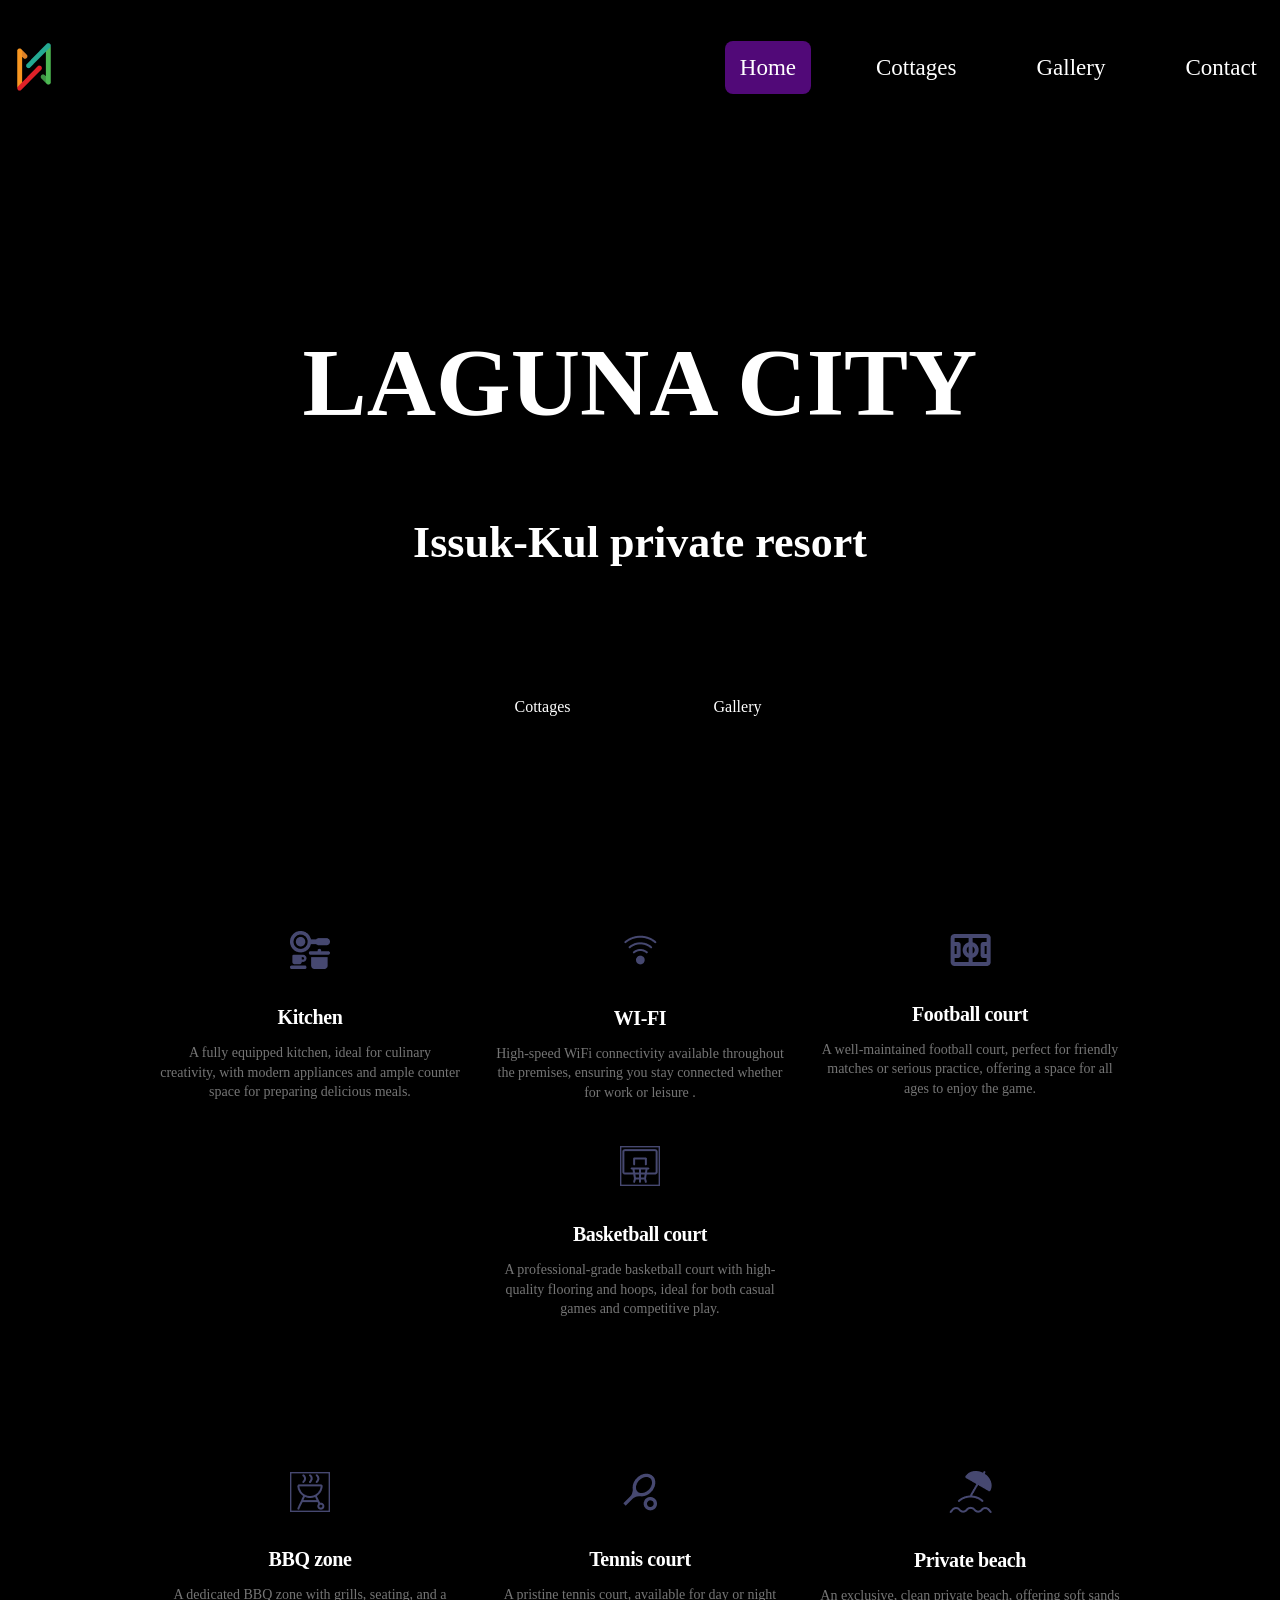
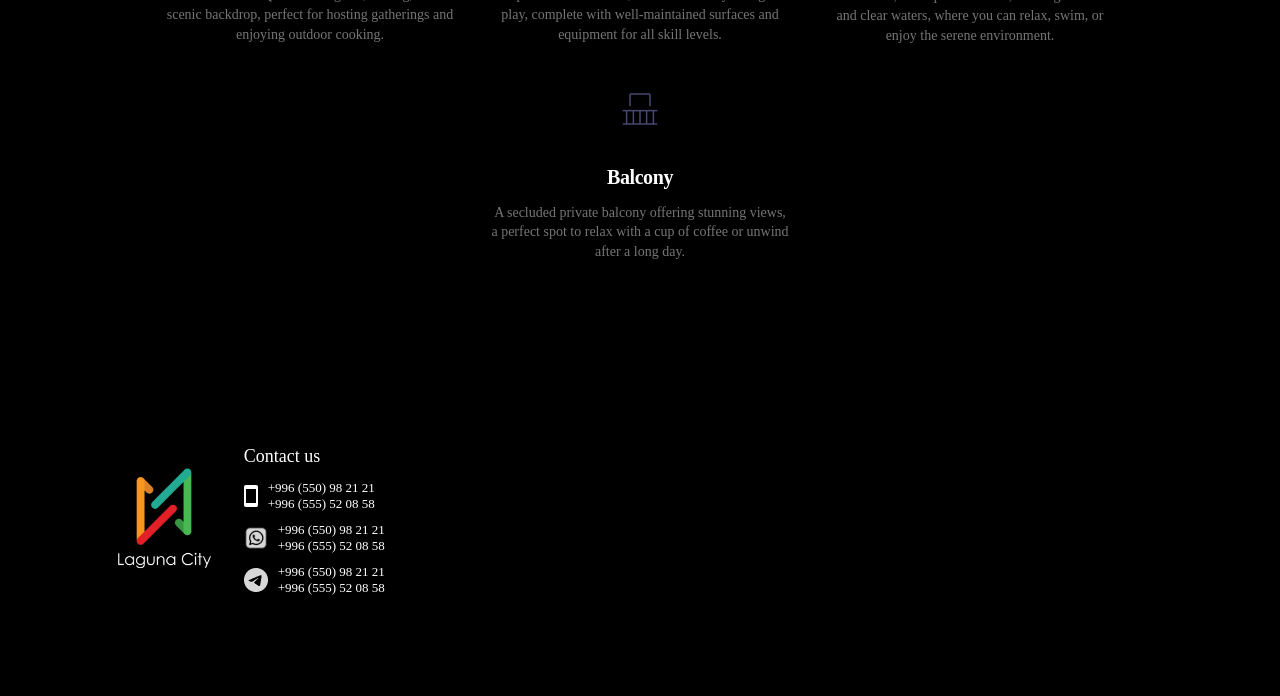
==== commit 06770dbf: "final commit" ====
--- a/index.html
+++ b/index.html
@@ -26,6 +26,10 @@
         <section class="hero">
             <div class="container">
                 <div class="hero__content">
+                    <div class="hero__titles">
+                        <h1 class="hero__title">LAGUNA CITY</h1>
+                        <h3 class="hero_sub-title">Issuk-Kul private resort</h3>
+                    </div>
                     <div class="hero__btns">
                         <button class="hero__btn-cottages">Cottages</button>
                         <button class="hero__btn-gallery">Gallery</button>
@@ -110,19 +114,28 @@
                             Contact us
                         </h3>
                         <div class="footer__numbers">
-                            <img src="./img/telefon.png" alt="">
-                            <p class="footer__sub__title">+996 (550) 98 21 21 <br> +996 (555) 52 08 58</p>
-                        </div>
+    <img src="./img/telefon.png" alt="">
+    <div class="footer__sub__title">
+        <a href="tel:+996550982121">+996 (550) 98 21 21</a> <br>
+        <a href="tel:+996555520858">+996 (555) 52 08 58</a>
+    </div>
+</div>
 
-                        <div class="footer__numbers">
-                            <img src="./img/uim_whatsapp.png" alt="">
-                            <p class="footer__sub__title">+996 (550) 98 21 21 <br> +996 (555) 52 08 58</p>
-                        </div>
+<div class="footer__numbers">
+    <img src="./img/uim_whatsapp.png" alt="">
+    <div class="footer__sub__title">
+        <a href="https://wa.me/996550982121">+996 (550) 98 21 21</a> <br>
+        <a href="https://wa.me/996555520858">+996 (555) 52 08 58</a>
+    </div>
+</div>
 
-                        <div class="footer__numbers">
-                            <img src="./img/telega.png" alt="">
-                            <p class="footer__sub__title">+996 (550) 98 21 21 <br> +996 (555) 52 08 58</p>
-                        </div>
+<div class="footer__numbers">
+    <img src="./img/telega.png" alt="">
+    <div class="footer__sub__title">
+        <a href="https://t.me/+996550982121">+996 (550) 98 21 21</a> <br>
+        <a href="https://t.me/+996555520858">+996 (555) 52 08 58</a>
+    </div>
+</div>
                     </div>
                 </div>
                 <iframe class="maps"
@@ -134,7 +147,7 @@
     </footer>
 </body>
 <script>
-    
+
     const btn__cottages = document.querySelector('.header__btn-cottages')
     const btn__cottages2 = document.querySelector('.hero__btn-cottages')
     const btn__contact = document.querySelector('.header__btn-contact')
--- a/style.css
+++ b/style.css
@@ -281,9 +281,9 @@
     background: rgb(81, 9, 120);
 }
 
-/* HERO SECTION */
+
 .hero {
-    background-image: url("./img/hero.png");
+    background-image: url("./img/HERO.png");
     height: 700px;
     background-repeat: no-repeat;
     background-size: cover;
@@ -295,8 +295,32 @@
 
 .hero__content {
     display: flex;
-    justify-content: center;
-    align-items: center;
+    flex-direction: column;
+    align-items: center;
+    padding: 0 20px;
+}
+
+.hero__titles {
+    display: flex;
+    flex-direction: column;
+    align-items: center;
+}
+
+.hero__title {
+    font-weight: 600;
+    font-size: 96px;
+    line-height: 100%;
+    color: white;
+    text-align: center;
+}
+
+.hero_sub-title {
+    font-weight: 600;
+    font-size: 44px;
+    line-height: 100%;
+    text-align: center;
+    color: white;
+    margin-top: 10px;
 }
 
 .hero__btns {
@@ -326,6 +350,104 @@
     background: rgb(81, 9, 120);
 }
 
+/* Планшеты (до 1024px) */
+@media (max-width: 1024px) {
+    .hero {
+        height: 600px;
+    }
+    
+    .hero__title {
+        font-size: 72px;
+    }
+    
+    .hero_sub-title {
+        font-size: 36px;
+    }
+    
+    .hero__btns {
+        margin-top: 150px;
+    }
+}
+
+/* Планшеты (до 768px) */
+@media (max-width: 768px) {
+    .hero {
+        height: 500px;
+    }
+    
+    .hero__title {
+        font-size: 56px;
+    }
+    
+    .hero_sub-title {
+        font-size: 28px;
+    }
+    
+    .hero__btns {
+        margin-top: 100px;
+        gap: 20px;
+    }
+    
+    .hero__btn-cottages,
+    .hero__btn-gallery {
+        padding: 12px 30px;
+        font-size: 18px;
+    }
+}
+
+/* Мобильные устройства (до 480px) */
+@media (max-width: 480px) {
+    .hero {
+        height: 100vh;
+        min-height: 500px;
+    }
+    
+    .hero__title {
+        font-size: 50px;
+    }
+    
+    .hero_sub-title {
+        font-size: 30px;
+        
+    }
+    
+    .hero__btns {
+        flex-direction: row;
+        gap: 15px;
+        margin-top: 80px;
+        width: 100%;
+    }
+    
+    .hero__btn-cottages,
+    .hero__btn-gallery {
+        padding: 15px 30px;
+        font-size: 16px;
+        width: 100%;
+        max-width: 250px;
+    }
+}
+
+/* Очень маленькие экраны (до 360px) */
+@media (max-width: 360px) {
+    .hero__title {
+        font-size: 32px;
+    }
+    
+    .hero_sub-title {
+        font-size: 18px;
+    }
+    
+    .hero__btns {
+        margin-top: 60px;
+    }
+    
+    .hero__btn-cottages,
+    .hero__btn-gallery {
+        padding: 12px 25px;
+        font-size: 14px;
+    }
+}
+
 /* FACILITIES */
 .facilities__content {
     display: flex;
@@ -418,6 +540,15 @@
     gap: 10px;
     margin-bottom: 10px;
 }
+.footer__sub__title a {
+    color: inherit;
+    text-decoration: none;
+    cursor: pointer;
+}
+
+.footer__sub__title a:hover {
+    text-decoration: underline;
+}
 
 .footer__numbers img {
     max-width: 24px;
@@ -447,13 +578,13 @@
         padding: 12px 12px;
     }
 
-    .hero {
+    /* .hero {
         height: 600px;
     }
 
     .hero__btns {
         margin-top: 150px;
-    }
+    } */
 
     .facilities__content {
         row-gap: 80px;
@@ -471,6 +602,7 @@
 
 /* ========== MOBILE (below 768px) ========== */
 @media (max-width: 768px) {
+
     /* Header */
     .header {
         height: auto;
@@ -501,7 +633,7 @@
     }
 
     /* Hero */
-    .hero {
+    /* .hero {
         height: 500px;
         background-position: center center;
     }
@@ -518,7 +650,7 @@
         padding: 12px 35px;
         font-size: 18px;
         width: 200px;
-    }
+    } */
 
     /* Facilities */
     .facilities__content {
@@ -570,6 +702,7 @@
 
 /* ========== SMALL MOBILE (below 480px) ========== */
 @media (max-width: 480px) {
+
     /* Header */
     .header__content {
         margin-top: 15px;
@@ -592,10 +725,12 @@
     }
 
     /* Hero - ФИКС ДЛЯ ФОТО */
-    .hero {
+    /* .hero {
         height: 400px;
-        background-position: center 30%; /* Показываем верхнюю часть */
-        background-size: cover; /* Покрываем весь экран */
+        background-position: center 30%;
+        /* Показываем верхнюю часть */
+        background-size: cover;
+        /* Покрываем весь экран */
     }
 
     .hero__btns {
@@ -608,7 +743,7 @@
         padding: 10px 30px;
         font-size: 16px;
         width: 180px;
-    }
+    } */
 
     /* Facilities */
     .facilities__content {
@@ -1535,12 +1670,22 @@
     color: #fff;
 }
 
-.contact__under-par {
+/* .contact__under-par {
     font-family: var(--second-family);
     font-weight: 400;
     font-size: 16px;
     line-height: 140%;
     color: #fff;
+} */
+
+.contact__under-par {
+    color: inherit;
+    text-decoration: none;
+    cursor: pointer;
+}
+
+.contact__under-par:hover {
+    text-decoration: underline;
 }
 
 .contact__content {
@@ -1597,9 +1742,10 @@
         gap: 15px;
     }
 
-    .contact__content > img {
+    .contact__content>img {
         max-width: 100%;
-        order: -1; /* Картинка будет сверху на мобильных */
+        order: -1;
+        /* Картинка будет сверху на мобильных */
     }
 }
 
@@ -2315,64 +2461,67 @@
     display: block;
 }
 
-@media (max-width: 650px){
-    .btns{
+@media (max-width: 650px) {
+    .btns {
         gap: 20px;
     }
+
     .header__btn-cottages,
     .header__btn-gallary,
     .header__btn-contact,
-    .header__btn-home{
+    .header__btn-home {
         font-size: 18px;
     }
 }
 
-@media (max-width: 500px){
-    .btns{
+@media (max-width: 500px) {
+    .btns {
         gap: 15px;
     }
+
     .header__btn-cottages,
     .header__btn-gallary,
     .header__btn-contact,
-    .header__btn-home{
+    .header__btn-home {
         font-size: 17px;
     }
 }
 
-@media (max-width:920px){
-    .facilities__cards{
+@media (max-width:920px) {
+    .facilities__cards {
         flex-wrap: wrap;
     }
 }
 
-@media (max-width:1035px){
-    .footer__start{
+@media (max-width:1035px) {
+    .footer__start {
         flex-direction: column;
     }
 }
 
-@media (max-width:570px){
-    .maps{
+@media (max-width:570px) {
+    .maps {
         max-width: 270px;
         max-height: 300px;
     }
-    .footer__content{
+
+    .footer__content {
         flex-direction: column;
         align-items: center;
         row-gap: 40px;
     }
 }
 
-@media (max-width:1320px){
-    .cottages__cards{
+@media (max-width:1320px) {
+    .cottages__cards {
         flex-wrap: wrap;
         align-items: center;
         justify-content: center;
     }
 }
 
-@media (max-width:1400px){
-    .c161__btn{
+@media (max-width:1400px) {
+    .c161__btn {
         font-size: 20px;
     }
 }
